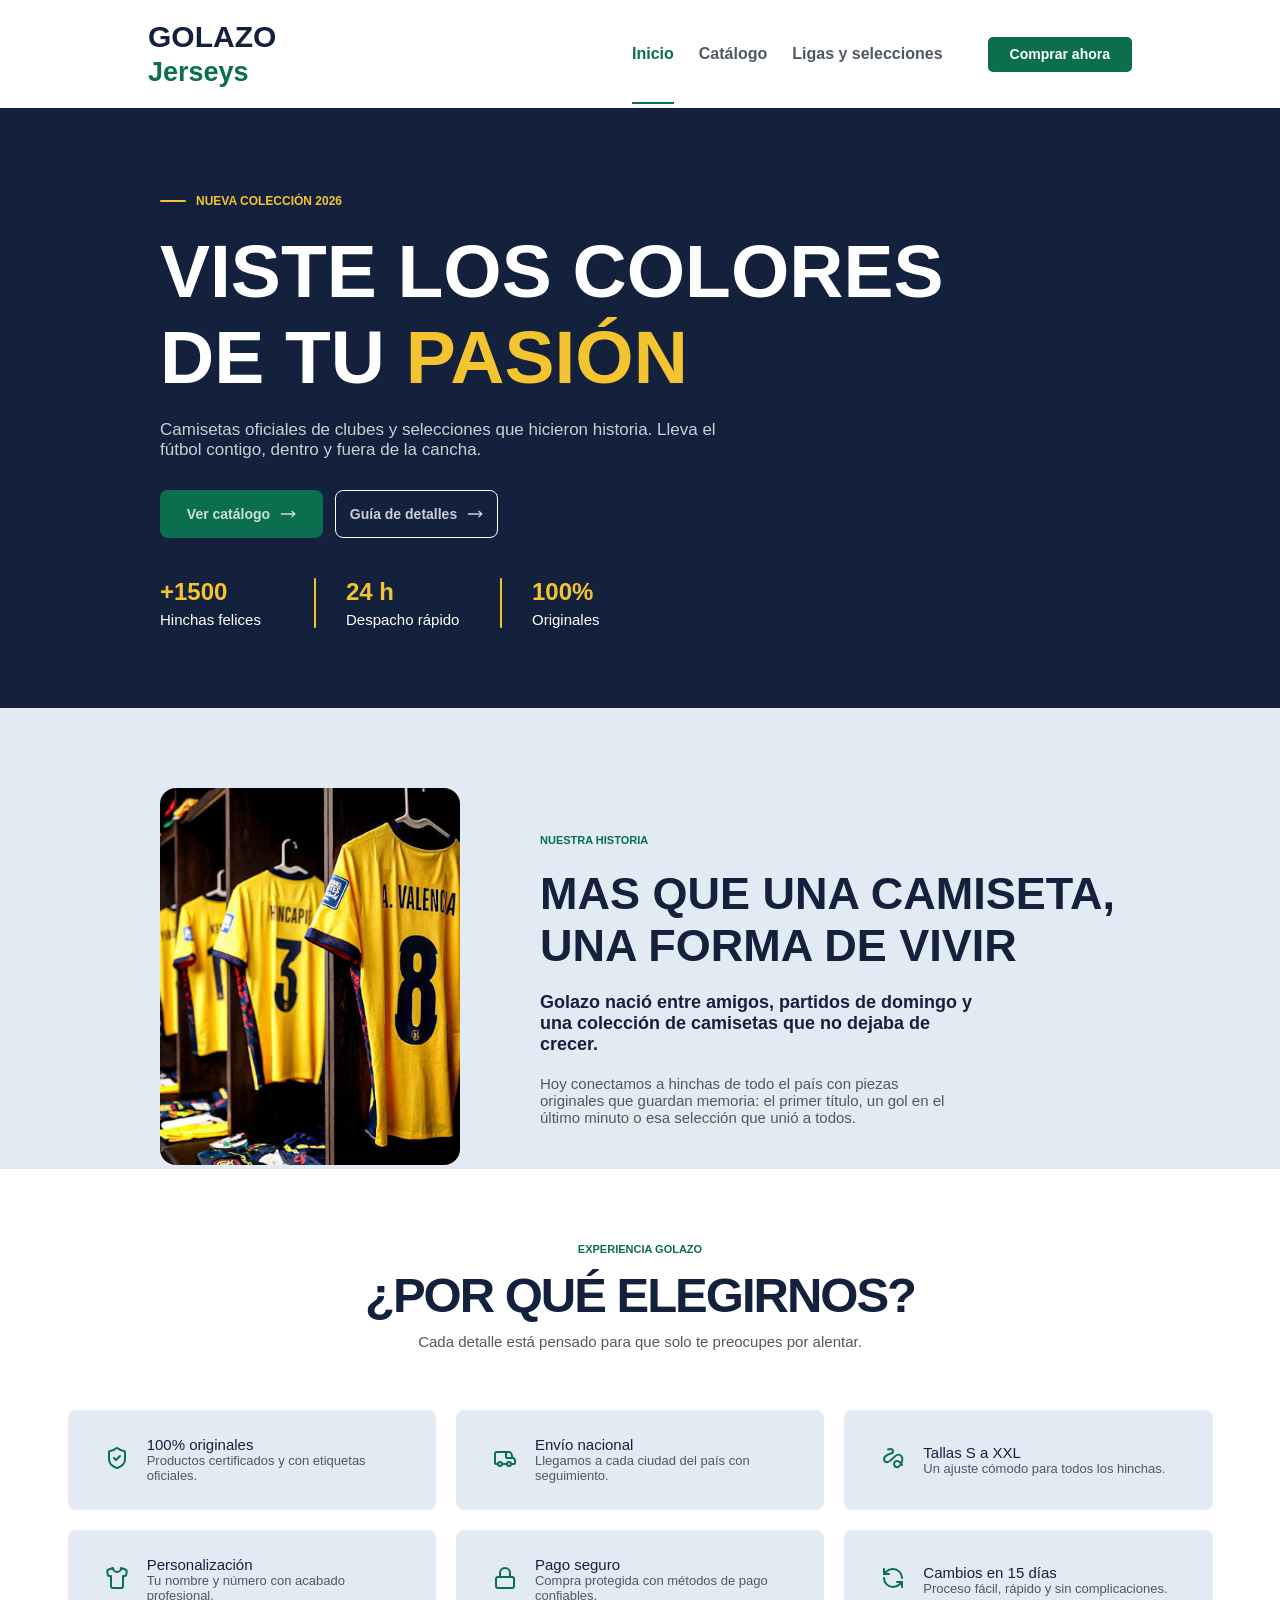
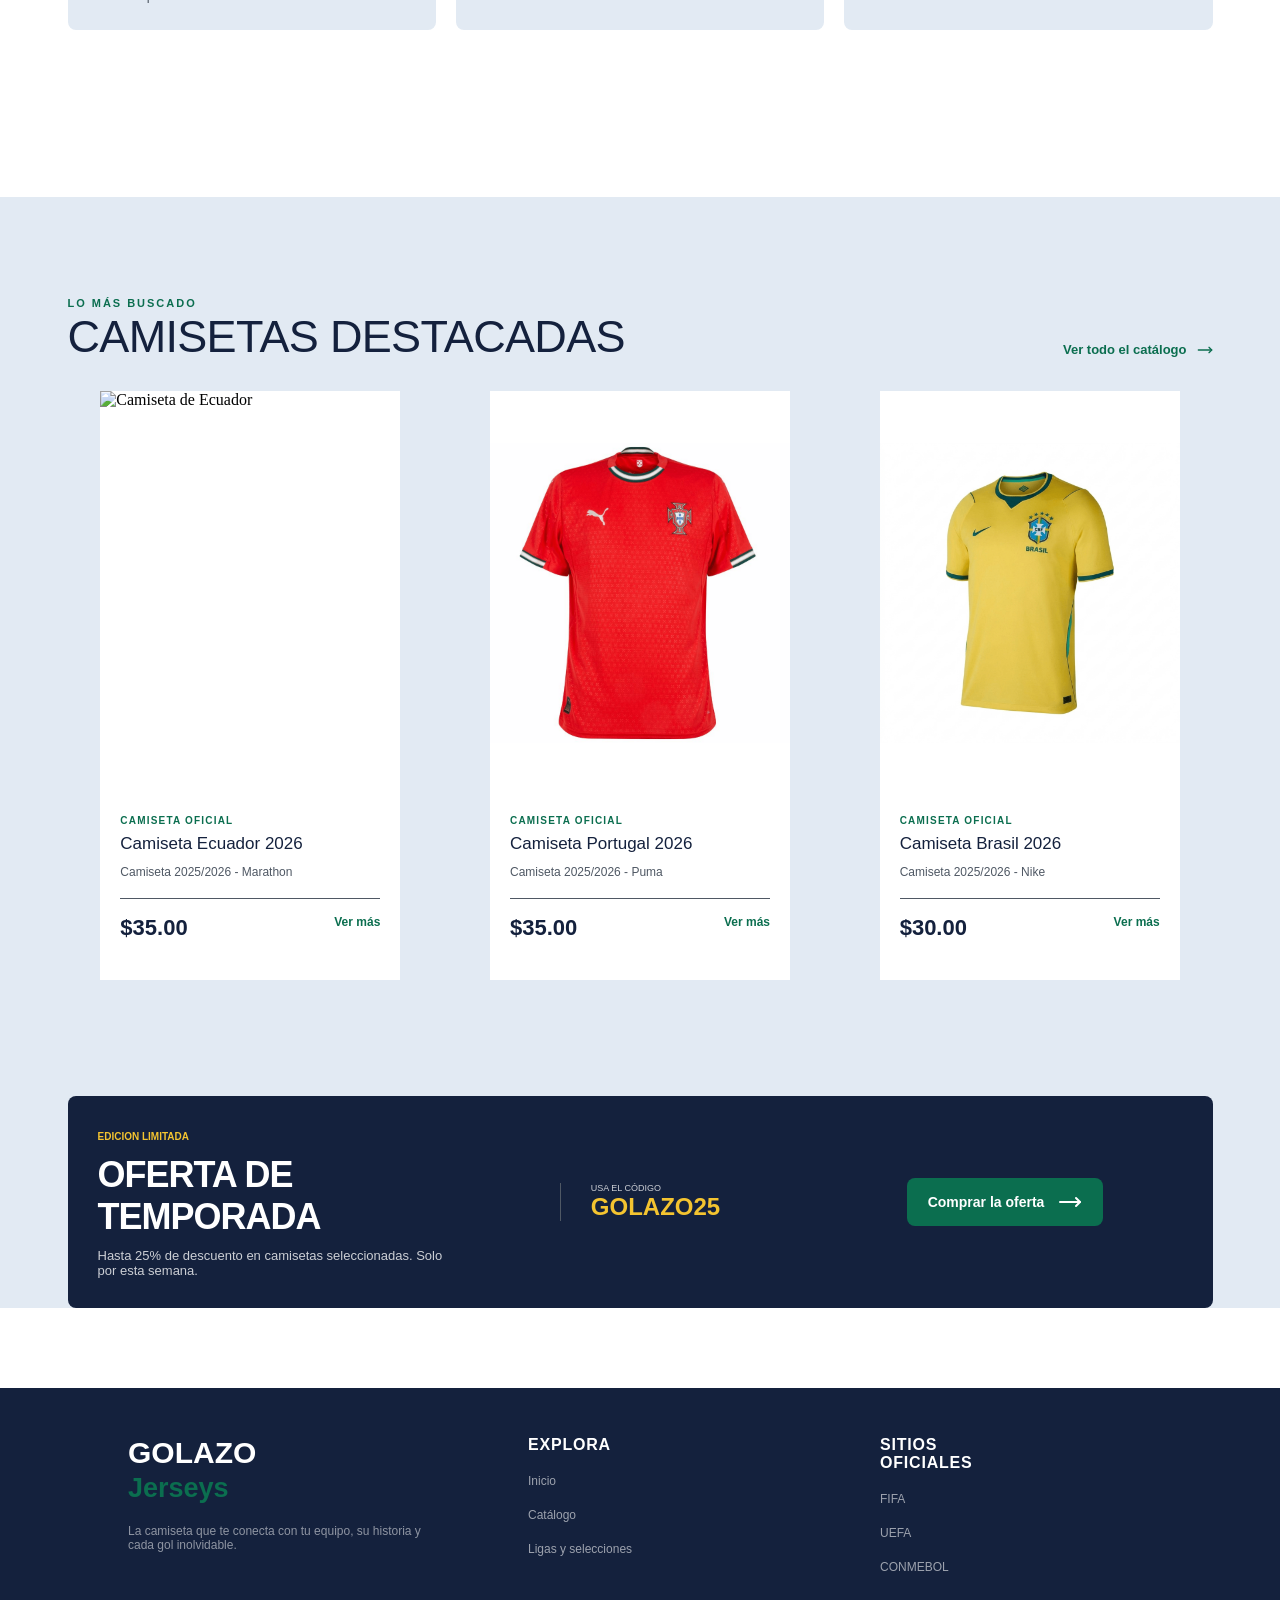
==== index.html @ 4d7b850e "Add files via upload" ====
<!DOCTYPE html>
<html lang="es">
<head>
    <meta charset="UTF-8">
    <meta name="viewport" content="width=device-width, initial-scale=1.0">
    <title>GOLAZO Jerseys</title>
    <link rel="preconnect" href="https://fonts.googleapis.com">
    <link rel="preconnect" href="https://fonts.gstatic.com" crossorigin>
    <link rel="stylesheet" href="css/styles.css">
</head>
<body>
    <header class="cabecera">
        <div class="contenedor">
            <a href="index.html">
                <div class="logo">
                    <h1>GOLAZO<br><span>Jerseys</span></h1>
                </div>
            </a>

            <nav class="navegacion">
                <ul>
                    <li><a href="index.html" id="inicio" class="active"> Inicio</a></li>
                    <li><a href="catalogo.html" id="catalogo">Catálogo</a></li>
                    <li><a href="tercerPagina.html" id="liga">Ligas y selecciones</a></li>
                </ul>
                <a href="catalogo.html" id="comprar">Comprar ahora</a>
            </nav>
        </div>
    </header>

    <main>
        <section class= "hero">
            <div class="heroContenedor">
                <span id="nueva-coleccion">NUEVA COLECCIÓN 2026</span>
                <h2>VISTE LOS COLORES <br> DE TU <span style="color: var(--colorAmarillo);">PASIÓN</span></h2>
                <p>Camisetas oficiales de clubes y selecciones que hicieron historia. Lleva el <br> fútbol contigo, dentro y fuera de la cancha.</p>

                <div class="heroNavegacion">
                    <a href="catalogo.html" class="catalogo">Ver catálogo<svg xmlns="http://www.w3.org/2000/svg" width="16" height="16" viewBox="0 0 24 24" fill="none" stroke="currentColor" stroke-width="2" stroke-linecap="round" stroke-linejoin="round" class="lucide lucide-move-right preview-icon"><path d="M18 8L22 12L18 16"/><path d="M2 12H22"/></svg></a>
                    <a href="tercerPagina.html" class="guia">Guía de detalles<svg xmlns="http://www.w3.org/2000/svg" width="16" height="16" viewBox="0 0 24 24" fill="none" stroke="currentColor" stroke-width="2" stroke-linecap="round" stroke-linejoin="round" class="lucide lucide-move-right preview-icon"><path d="M18 8L22 12L18 16"/><path d="M2 12H22"/></svg></a> 
                </div>

                <div class= "heroDatos">
                    <div>
                        <strong>+1500</strong>
                        <p>Hinchas felices</p>
                    </div>
                    <span></span>
                    <div>
                        <strong>24 h</strong>
                        <p>Despacho rápido</p>
                    </div>
                    <span></span>
                    <div>
                        <strong>100%</strong>
                        <p>Originales</p>
                    </div>
                </div>
            </div>
        </section>

        <div class="historia">
            <div class="hstContenedor">
                <div class="hstImg">
                    <img src="img/hst.jpg" alt="camisetas de futbol">
                </div>

                <section class="hstTitulo">
                    <div class="hstSeccion">
                        <span>NUESTRA HISTORIA</span>
                        <h2>MAS QUE UNA CAMISETA, UNA FORMA DE VIVIR</h2>
                    </div>
                    
                    <p class="lead">Golazo nació entre amigos, partidos de domingo y <br> una colección de camisetas que no dejaba de <br> crecer.</p>
                    <p>Hoy conectamos a hinchas de todo el país con piezas <br> originales que guardan memoria: el primer título, un gol en el <br> último minuto o esa selección que unió a todos.</p>
                </section>
            </div>
        </div>

        <section class="beneficios">
            <div class="bnfContenedor">
                <div class="bnfTitulo">
                    <span>EXPERIENCIA GOLAZO</span>
                    <h2>¿POR QUÉ ELEGIRNOS?</h2>
                    <p>Cada detalle está pensado para que solo te preocupes por alentar.</p>
                </div>

                <div class="bnfGrid">
                    <article>    
                        <span><svg xmlns="http://www.w3.org/2000/svg" width="24" height="24" viewBox="0 0 24 24" fill="none" stroke="currentColor" stroke-width="2" stroke-linecap="round" stroke-linejoin="round" class="lucide lucide-shield-check preview-icon"><path d="M20 13c0 5-3.5 7.5-7.66 8.95a1 1 0 0 1-.67-.01C7.5 20.5 4 18 4 13V6a1 1 0 0 1 1-1c2 0 4.5-1.2 6.24-2.72a1.17 1.17 0 0 1 1.52 0C14.51 3.81 17 5 19 5a1 1 0 0 1 1 1z"/><path d="m9 12 2 2 4-4"/></svg></span>
                        <div>
                            <h3>100% originales</h3>
                            <p>Productos certificados y con etiquetas oficiales.</p>
                        </div>
                    </article>

                    <article>
                        <span><svg xmlns="http://www.w3.org/2000/svg" width="24" height="24" viewBox="0 0 24 24" fill="none" stroke="currentColor" stroke-width="2" stroke-linecap="round" stroke-linejoin="round" class="lucide lucide-van preview-icon"><path d="M13 6v5a1 1 0 0 0 1 1h6.102a1 1 0 0 1 .712.298l.898.91a1 1 0 0 1 .288.702V17a1 1 0 0 1-1 1h-3"/><path d="M5 18H3a1 1 0 0 1-1-1V8a2 2 0 0 1 2-2h12c1.1 0 2.1.8 2.4 1.8l1.176 4.2"/><path d="M9 18h5"/><circle cx="16" cy="18" r="2"/><circle cx="7" cy="18" r="2"/></svg></span>
                        <div>
                            <h3>Envío nacional</h3>
                            <p>Llegamos a cada ciudad del país con seguimiento.</p>
                        </div>
                    </article>

                    <article>
                        <span><svg xmlns="http://www.w3.org/2000/svg" width="24" height="24" viewBox="0 0 24 24" fill="none" stroke="currentColor" stroke-width="2" stroke-linecap="round" stroke-linejoin="round" class="lucide lucide-line-squiggle preview-icon"><path d="M7 3.5c5-2 7 2.5 3 4C1.5 10 2 15 5 16c5 2 9-10 14-7s.5 13.5-4 12c-5-2.5.5-11 6-2"/></svg></span>
                        <div>
                            <h3>Tallas S a XXL</h3>
                            <p>Un ajuste cómodo para todos los hinchas.</p>
                        </div>
                    </article>

                    <article>
                        <span><svg xmlns="http://www.w3.org/2000/svg" width="24" height="24" viewBox="0 0 24 24" fill="none" stroke="currentColor" stroke-width="2" stroke-linecap="round" stroke-linejoin="round" class="lucide lucide-shirt preview-icon"><path d="M20.38 3.46 16 2a4 4 0 0 1-8 0L3.62 3.46a2 2 0 0 0-1.34 2.23l.58 3.47a1 1 0 0 0 .99.84H6v10c0 1.1.9 2 2 2h8a2 2 0 0 0 2-2V10h2.15a1 1 0 0 0 .99-.84l.58-3.47a2 2 0 0 0-1.34-2.23z"/></svg></span>
                        <div>
                            <h3>Personalización</h3>
                            <p>Tu nombre y número con acabado profesional.</p>
                        </div>
                    </article>

                    <article>
                        <span><svg xmlns="http://www.w3.org/2000/svg" width="24" height="24" viewBox="0 0 24 24" fill="none" stroke="currentColor" stroke-width="2" stroke-linecap="round" stroke-linejoin="round" class="lucide lucide-lock preview-icon"><rect width="18" height="11" x="3" y="11" rx="2" ry="2"/><path d="M7 11V7a5 5 0 0 1 10 0v4"/></svg></span>
                        <div>
                            <h3>Pago seguro</h3>
                            <p>Compra protegida con métodos de pago confiables.</p>
                        </div>
                    </article>

                    <article>
                        <span><svg xmlns="http://www.w3.org/2000/svg" width="24" height="24" viewBox="0 0 24 24" fill="none" stroke="currentColor" stroke-width="2" stroke-linecap="round" stroke-linejoin="round" class="lucide lucide-refresh-ccw preview-icon"><path d="M21 12a9 9 0 0 0-9-9 9.75 9.75 0 0 0-6.74 2.74L3 8"/><path d="M3 3v5h5"/><path d="M3 12a9 9 0 0 0 9 9 9.75 9.75 0 0 0 6.74-2.74L21 16"/><path d="M16 16h5v5"/></svg></span>
                        <div>
                            <h3>Cambios en 15 días</h3>
                            <p>Proceso fácil, rápido y sin complicaciones.</p>
                        </div>
                    </article>
                </div>
            </div>

        </section>

        <section class="destacadas">
            <div class="destacadasGrid">
                <div class="destacadasTitulo">
                    <div>
                        <span>LO MÁS BUSCADO</span>
                        <h2>CAMISETAS DESTACADAS</h2>
                    </div>
                    <a href="catalogo.html">Ver todo el catálogo<svg xmlns="http://www.w3.org/2000/svg" width="16" height="16" viewBox="0 0 24 24" fill="none" stroke="currentColor" stroke-width="2" stroke-linecap="round" stroke-linejoin="round" class="lucide lucide-move-right preview-icon"><path d="M18 8L22 12L18 16"/><path d="M2 12H22"/></svg></a>
                </div>

                <div class="destacadasProductosGrid">
                    <article class="productoTarjeta">
                        <div class="contenedorImagen">
                            <img src="img/Camiseta_EC.png" alt="Camiseta de Ecuador">
                        </div>
                        <div class="productoTarjetaTexto">
                            <p>CAMISETA OFICIAL</p>
                            <h3>Camiseta Ecuador 2026</h3>
                            <span>Camiseta 2025/2026 - Marathon</span>
                            <div>
                                <strong>$35.00</strong>
                                <a href="tercerPagina.html">Ver más</a>
                            </div>
                        </div>
                    </article>

                    <article class="productoTarjeta">
                        <div class="contenedorImagen">
                            <img src="img/camiseta_POR.png" alt="">
                        </div>
                        <div class="productoTarjetaTexto">
                            <p>CAMISETA OFICIAL</p>
                            <h3>Camiseta Portugal 2026</h3>
                            <span>Camiseta 2025/2026 - Puma</span>
                            <div>
                                <strong>$35.00</strong>
                                <a href="tercerPagina.html">Ver más</a>
                            </div>
                        </div>
                    </article>
                    
                    <article class="productoTarjeta">
                        <div class="contenedorImagen">
                            <img src="img/camiseta_BRA.png" alt="">
                        </div>
                        <div class="productoTarjetaTexto">
                            <p>CAMISETA OFICIAL</p>
                            <h3>Camiseta Brasil 2026</h3>
                            <span>Camiseta 2025/2026 - Nike</span>
                            <div>
                                <strong>$30.00</strong>
                                <a href="tercerPagina.html">Ver más</a>
                            </div>
                        </div>
                    </article>
                </div>
            </div>
        </section>

        <aside class="ofertas">
            <div class="ofertasContenedor">
                <div class="ofContenedor">
                    <span>EDICION LIMITADA</span>
                    <h2>OFERTA DE TEMPORADA</h2>
                    <p>Hasta 25% de descuento en camisetas seleccionadas. Solo por esta semana.</p>
                </div>

                <div class="codigo">
                    <small>USA EL CÓDIGO</small>
                    <strong>GOLAZO25</strong>
                </div>
    
                <a href="catalogo.html">Comprar la oferta<svg xmlns="http://www.w3.org/2000/svg" width="24" height="24" viewBox="0 0 24 24" fill="none" stroke="currentColor" stroke-width="2" stroke-linecap="round" stroke-linejoin="round" class="lucide lucide-move-right preview-icon"><path d="M18 8L22 12L18 16"/><path d="M2 12H22"/></svg></a>
            </div>
        </aside>
    </main>

    <footer>
        <div class="footerContenedor">
            <div>
                <div class="logo">
                    <h1 style="color: var(--colorBlanco) ">GOLAZO<br><span>Jerseys</span></h1>
                </div>
                <p>La camiseta que te conecta con tu equipo, su historia y cada gol inolvidable.</p>
            </div>

            <div>
                <h2>EXPLORA</h2>
                <a href="index.html">Inicio</a>
                <a href="catalogo.html">Catálogo</a>
                <a href="tercerPagina.html">Ligas y selecciones</a>
            </div>

            <div>
                <h3>SITIOS OFICIALES</h3>
                <a href="https://www.fifa.com/es/home">FIFA</a>
                <a href="https://es.uefa.com/">UEFA</a>
                <a href="https://www.conmebol.com/">CONMEBOL</a>
            </div>
        </div>
    </footer>
</body>
</html>
---- css/styles.css ----
:root{
    --colorAzul: #14213D;
    --colorBlanco: #FFFFFF;
    --colorFondo: #e2eaf3;
    --colorVerde: #0B6E4F;
    --colorAmarillo: #F4C430;
    --colorGris: #4F5864;
    --fuentePrincipal:'Inter', sans-serif;
    --fuenteTitulos: 'Oswald', sans-serif;
}

*, *::before, *::after{
    box-sizing: border-box;
    margin: 0;
    padding: 0;
}

main{
    background-color: var(--colorFondo);
}

.cabecera{
    background-color: var(--colorBlanco);
    display: flex;
    justify-content: center;
}

.contenedor{
    display: flex;
    align-items: center;
    width: 1024px;
    height: auto;
    padding: 20px 20px;
    justify-content: space-between;
}

.contenedor a{
    text-decoration: none;
    color: var(--colorAzul);
}

.logo{
    margin-top: 0;
    width: 128px;
    height: auto;
    gap: 10px;
    font-family: var(--fuenteTitulos);
    font-size: 15px;
}

.logo > h1 > span{
    width: auto;
}

.logo span{
    color: var(--colorVerde);
    font-size: 27px;
}

.navegacion{
    width: 500px;
    display: flex;
    align-items: center;
    gap: 25px;
}

.navegacion ul{
    display: flex;
    gap: 25px;
    width: 100%;
    height: auto;
    list-style: none;
}

.navegacion a{
    text-decoration: none;
    font-family: var(--fuentePrincipal);
    color: var(--colorGris);
    font-weight: 600;
}

.navegacion a:hover{
    color: var(--colorVerde);
    border-bottom: 2px solid var(--colorVerde);
    padding-bottom: 40px;
}

.navegacion a.active{
    color: var(--colorVerde);
    border-bottom: 2px solid var(--colorVerde);
    padding-bottom: 40px;
}

#comprar{
    width: 200px;
    height: 35px;
    padding: 0 18px;
    color: var(--colorBlanco);
    background-color: var(--colorVerde);
    border-radius: 5px;
    font-family: var(--fuentePrincipal);
    font-size: 14px;
    font-weight: 700;
    cursor: pointer;
    display: flex;
    align-items: center;
    justify-content: center;
    transition: transform 0.3 ease;
}

#comprar:hover{
    color: var(--colorAzul);
    background-color: var(--colorAmarillo);
    transform: translateY(-3px);
}


/*HOME PAGE  */
/* SECCION HERO */

.hero{
    background-color: var(--colorAzul);
    width: 100%;
    height: auto;
    display: flex;
    justify-content: center;
}

.heroContenedor{
    width: 960px;
    height: auto;
    margin: 80px 86px;
}

#nueva-coleccion{
    width: 100%;
    height: auto;
    display: inline-flex;
    align-items: center;
    gap: 10px;
    font-family: var(--fuentePrincipal);
    font-weight: 700;
    font-size: 12px;
    color: var(--colorAmarillo);
}

#nueva-coleccion::before{
    content: "";
    display: inline-block;
    width: 26px;
    height: 2px;
    background-color: var(--colorAmarillo);
    border-radius: 2px;
}

.heroContenedor h2{
    font-family: var(--fuenteTitulos);
    font-size: 75px;
    font-weight: 700;
    color: var(--colorBlanco);
    margin-top: 20px;
}
 
.heroContenedor p{
    font-family: var(--fuentePrincipal);
    font-size: 17px;
    font-weight: 400;
    color: color-mix(in srgb, var(--colorBlanco) 78%, transparent);
    margin-top: 20px;
}

.heroNavegacion{
    display: flex;
    align-items: center;
    width: 100%;
    height: auto;
    gap: 12px;
    margin-top: 30px;
}

.heroNavegacion > a.catalogo{
    display: inline-flex;
    justify-content: center;
    align-items: center; 
    width: 163px;
    height: 48px;
    font-family: var(--fuentePrincipal);
    font-size: 14px;
    font-weight: 700;
    text-align: center;
    color: color-mix(in srgb, var(--colorBlanco) 78%, transparent);
    background-color: var(--colorVerde);
    border-radius: 8px;
    text-decoration: none;
    gap: 10px;
    transition: transform 0.3 ease;
}

.heroNavegacion > a.guia{
    display: inline-flex;
    justify-content: center;
    align-items: center; 
    width: 163px;
    height: 48px;
    font-family: var(--fuentePrincipal);
    font-size: 14px;
    font-weight: 700;
    text-align: center;
    color: color-mix(in srgb, var(--colorBlanco) 78%, transparent);
    background-color: transparent;
    border: 1px solid white;
    border-radius: 8px;
    text-decoration: none;
    gap: 10px;
}

.heroNavegacion > a:hover{
    color: var(--colorAzul);
    background-color: var(--colorAmarillo);
    transform: translateY(-3px);
    border: 0;
}

.heroDatos{
    display:flex;
    width: 100%;
    height: auto;
    gap: 30px;
    margin-top: 40px;
}

.heroDatos  div{
    display:flex;
    flex-direction: column;   
    width: 124px;
    height: auto;
}

.heroDatos div strong{
    color: var(--colorAmarillo);
    font-family: var(--fuenteTitulos);
    font-size: 24px;
    font-weight: 700;
}

.heroDatos div p{
    font-family: var(--fuentePrincipal);
    font-size: 15px;
    font-weight: 400;
    color: var(--colorBlanco);
    margin-top: 5px;
}

.heroDatos span{
    content: "";
    display: flex;
    width: 2px;
    height: auto;
    background-color: var(--colorAmarillo);
    border-radius: 2px;
}

/* SECCION HISTORIA */
.historia{
    width: 100%;
    height: auto;
    display: flex;
    justify-content: center;
}

.hstContenedor{
    display: flex;
    align-items: center;
    gap: 80px;
    width: 960px;
    height: auto;
    margin-top: 80px;
}

.hstImg img{
    width: 300px;
    height: auto;
    border-radius: 16px;
}

.hstTitulo,
.hstSeccion{
    width: 100%;
    height: auto;
}

.hstSeccion span{
    width: 440px;
    height: auto;
    font-family: var(--fuentePrincipal);
    font-size: 11px;
    font-weight: 800;
    color: var(--colorVerde);
    margin-bottom: 40px;
}

.hstSeccion h2{
    font-family: var(--fuenteTitulos);
    font-size: 45px;
    width: 100%;
    font-weight: 700;
    color: var(--colorAzul);
    margin-top: 20px;
}

.hstTitulo > p.lead{
    font-family: var(--fuentePrincipal);
    font-size: 18px;
    font-weight: 600;
    color: var(--colorAzul);
    margin-top: 20px;
}

.hstTitulo > p{
    font-family: var(--fuentePrincipal);
    font-size: 15px;
    font-weight: 400;
    color: var(--colorGris);
    margin-top: 20px;
}

/* SECTION BENEFICIOS */
.beneficios{
    width: 100%;
    height: 628px;
    display: inline-flex;
    align-content: center;
    background-color: var(--colorBlanco);
}

.bnfContenedor{ 
    width: 100%;
    height: auto;
    margin-top: 70px;
    display: inline-flex;
    gap: 60px;
    flex-direction: column;
    align-items: center;
}

.bnfTitulo{
    width: 100%;
    height: auto;
    text-align: center;
}

.bnfTitulo span{
    font-family: var(--fuentePrincipal);
    font-size: 11px;
    font-weight: 800;
    color: var(--colorVerde);
}

.bnfTitulo h2{
    font-family: var(--fuenteTitulos);
    font-size: 49px;
    font-weight: 700;
    color: var(--colorAzul);
    margin-top: 10px;
    letter-spacing: -2px;
}

.bnfTitulo p{
    font-family: var(--fuentePrincipal);
    font-size: 15px;
    font-weight: 400;
    margin-top: 10px;
    color: var(--colorGris);
    width: 100%;
    height: auto;
}

.bnfGrid{
    width: 1145px;
    height: auto;
    display: grid;
    grid-template-columns: repeat(3, 1fr);
    align-items: center;
    justify-content: center;
    row-gap: 20px;
    column-gap: 20px;
}

.bnfGrid article{
    display: flex;
    width: 100%;
    height: 100px;
    gap: 18px;
    background-color: var(--colorBlanco);
    border-radius: 8px;
    align-items: center;
    justify-content: center;
    background-color: var(--colorFondo);
}

.bnfGrid article > span{
    color: var(--colorVerde);       
}

.bnfGrid article > div > h3{
    font-family: var(--fuentePrincipal);
    color: var(--colorAzul);
    font-size: 15px;
    font-weight: 400;
}

.bnfGrid article > div > p{
    font-family: var(--fuentePrincipal);
    width: 252px;
    color: var(--colorGris);
    font-size: 13px;
    font-weight: 400;
}

/* SECCION DESTACADAS */
.destacadas{
    width: 100%;
    height: auto;
    padding: 96px 0;
    display: flex;
    justify-content: center;
}

.destacadasGrid{
    width: 1145px;
    height: 707px;
    display: flex;
    flex-direction: column;
    gap: 20px;
}

.destacadasTitulo{
    width: 100%;
    height: auto;
    display: flex;
    justify-content: space-between;
    align-items: end;
}

.destacadasTitulo div{
    width: 600px;
    height: 78px;
}

.destacadasTitulo div > span{
    width: 100%;
    height: 17px;
    margin-bottom: 12px;
    font-family: var(--fuentePrincipal);
    font-weight: 800;
    font-size: 11px;
    letter-spacing: 1.98px;
    color: var(--colorVerde);
}

.destacadasTitulo div > h2{
    width: 100%;
    height: auto;
    font-family: var(--fuenteTitulos);
    font-weight: 400;
    font-size: 45px;
    letter-spacing: -0.68px;
    color: var(--colorAzul);
}

.destacadasTitulo a{
    width: auto;
    height: 29px;
    font-family: var(--fuentePrincipal);
    font-weight: 700;
    font-size: 13px;
    color: var(--colorVerde);
    text-decoration: none;
    display: inline-flex;
    gap: 10px
}

.destacadasTitulo a:hover{
    color: var(--colorAmarillo);
    transform: scale(1.1);
}

.destacadasProductosGrid{
    width: 100%;
    height: auto;
    display: grid;
    grid-template-columns: repeat(3, 1fr);
    place-items: center;
    column-gap: 24px;
    row-gap: 24px;
}

.productoTarjeta{
    width: 300px;
    height: 589px;
    background-color: var(--colorBlanco);
    transition: transform 0.2s ease;
}

.productoTarjeta:hover{
    transform: scale(1.05);
}

.contenedorImagen{
    margin-top: 0;
    width: 100%;
    height: 404px;
    display: flex;
    justify-content: center;
    align-items: center;
}

.contenedorImagen > img{
    width: 100%;
    height: 100%;
    object-fit: contain;
    object-position: center;
}

.productoTarjetaTexto{
    width: 100%;
    height: 183px;
    padding: 20px;
    background-color: var(--colorBlanco);
}

.productoTarjetaTexto > p{
    width: 100%;
    height: auto;
    font-family: var(--fuentePrincipal);
    font-weight: 800;
    font-size: 10px;
    letter-spacing: 1.2px;
    color: var(--colorVerde);
}

.productoTarjetaTexto > h2{
    width: 100%;
    height: auto;
    margin: 8px 0;
    font-family: var(--fuentePrincipal);
    font-weight: 400;
    font-size: 17px;
    color: var(--colorAzul);
}

.productoTarjetaTexto > h3{
    width: 100%;
    height: auto;
    margin: 8px 0;
    font-family: var(--fuentePrincipal);
    font-weight: 400;
    font-size: 17px;
    color: var(--colorAzul);
}

.productoTarjetaTexto > span{
    width: 100%;
    height: auto;
    font-family: var(--fuentePrincipal);
    font-weight: 400;
    font-size: 12px;
    color: var(--colorGris);
}

.productoTarjetaTexto > div{
    width: 100%;
    height: auto;
    display: flex;
    justify-content: space-between;
    padding: 16px 0;
    margin-top: 18px;
    border-top: 1px solid var(--colorGris);
}

.productoTarjetaTexto > div > strong{
    width: auto;
    height: auto;
    font-family: var(--fuentePrincipal);
    font-weight: 700;
    font-size: 22px;
    color: var(--colorAzul);
}

.productoTarjetaTexto > div > a{
    width: auto;
    height: auto;
    font-family: var(--fuentePrincipal);
    font-weight: 800;
    font-size: 12px;
    color: var(--colorVerde);
    text-decoration: none;
}

.productoTarjetaTexto > div > a:hover{
    color: var(--colorAmarillo);
}
/* OFERTAS */
.ofertas{
    height: auto;
    display: flex;
    justify-content: center;
    margin-bottom: 80px;
    
}

.ofertasContenedor{
    background-color: var(--colorAzul);
    border-radius: 8px;
    width: 1145px;
    height: auto;
    display: grid;
    grid-template-columns: repeat(3,1fr);
    column-gap: 10px;
    row-gap: 10px;
    place-items: center;
    padding: 30px;
}

.ofContenedor span{
    font-family: var(--fuentePrincipal);
    color: var(--colorAmarillo);
    font-size: 10px;
    font-weight: 800;
}

.ofContenedor h2{
    font-family: var(--fuenteTitulos);
    color: var(--colorBlanco);
    font-size: 36px;
    font-weight:600;
    letter-spacing: -1px;
    margin-top: 10px;
}

.ofContenedor p{
    font-family: var(--fuentePrincipal);
    font-size: 13px;
    font-weight: 400;
    color: color-mix(in srgb, var(--colorBlanco)78%, transparent);
    margin-top: 10px;
}

.ofertasContenedor small{
    font-family: var(--fuentePrincipal);
    color: color-mix(in srgb, var(--colorBlanco)78%, transparent);
    font-size: 9px;
    font-weight: 400;
}

.ofertasContenedor strong{
    display: flex;
    flex-direction: column;
    align-items: center;
    font-family: var(--fuenteTitulos);
    color: var(--colorAmarillo);
    font-size: 24px;
    font-weight: 700;
}

.codigo{
    display: flex;
    flex-direction: column;
    border-left: 1px solid var(--colorGris);
    padding-left: 30px;
}

.ofertasContenedor a{
    font-family: var(--fuentePrincipal);
    background-color: var(--colorVerde);
    color: var(--colorBlanco);
    font-size: 14px;
    font-weight: 700;
    width: 196px;
    height: 48px;
    text-decoration: none;
    display: inline-flex;
    gap: 14px;
    justify-content: center;
    align-items: center; 
    border-radius: 8px;
}

.ofertasContenedor a:hover{
    color: var(--colorAzul);
    background-color: var(--colorAmarillo);
    transform: translateY(-3px);
}
/* FOOTER */
footer{
    width: 100%;
    height: auto;
    display: flex;
    justify-content: center;
    align-items: center;
    background-color: var(--colorAzul);
}

.footerContenedor{
    width: 1024px;
    height: auto;
    display: grid;
    grid-template-columns: repeat(3, 1fr);
    column-gap: 80px;
    row-gap: 80px;
    padding: 48px 0;
}

.footerContenedor div{
    display: flex;
    flex-direction: column;
    gap: 20px;
}

.footerContenedor p{
    width: 320px;
    height: auto;
    font-family: var(--fuentePrincipal);
    font-weight: 400;
    font-size: 12px;
    color: color-mix(in srgb, var(--colorBlanco) 52%, transparent);
}

.footerContenedor h2{
    width: 63px;
    height: auto;
    font-family: var(--fuenteTitulos);
    font-weight: 600;
    font-size: 16px;
    letter-spacing: 0.8px;
    color: var(--colorBlanco);
}

.footerContenedor h2{
    width: 63px;
    height: auto;
    font-family: var(--fuenteTitulos);
    font-weight: 600;
    font-size: 16px;
    letter-spacing: 0.8px;
    color: var(--colorBlanco);
}

.footerContenedor h3{
    width: 63px;
    height: auto;
    font-family: var(--fuenteTitulos);
    font-weight: 600;
    font-size: 16px;
    letter-spacing: 0.8px;
    color: var(--colorBlanco);
}

.footerContenedor a{
    width: auto;
    height: auto;
    font-family: var(--fuentePrincipal);
    font-weight: 400;
    font-size: 12px;
    color: color-mix(in srgb, var(--colorBlanco) 58%, transparent);
    text-decoration: none;
}

/* LIGAS Y SELECCIONES */
/* Hero */
.lsHero{
    width: 100%;
    height: 323px;
    padding: 80px 0;
    display: flex;
    justify-content: center;
    background-color: var(--colorAzul);
}

.lsHeroContenedor{
    width: 1024px;
    height: auto;
}

.lsHeroContenedor > span{
    width: 100%;
    height: 17px;
    font-size: 11px;
    letter-spacing: 1.98px;
    font-family: var(--fuentePrincipal); 
    font-weight: 800; 
    color: var(--colorAmarillo);
    display: flex;
    justify-content: center;
}

.lsHeroContenedor > h1{
    width: 100%;
    height: 68px;
    font-size: 68px;
    font-family: var(--fuenteTitulos);
    font-weight: 400;
    color: var(--colorBlanco);
    display: flex;
    justify-content: center;
}

.lsHeroContenedor > p{
    width: 100%;
    height: auto;
    margin-top: 18px;
    font-size: 16px;
    font-family: var(--fuentePrincipal);
    font-weight: 400;
    color: color-mix(in srgb, var(--colorBlanco) 58%, transparent);
    display: flex;
    justify-content: center;
    text-align: center;
}

.lsIntro{
    width: 100%;
    height: auto;
    display: flex;
    justify-content: center;
    align-items: center;
    margin-top: 30px;   
}

.lsContenedor{
    width: 1024px;
    height: auto;

}
.lsTitulo{
    width: 100%;
    height: auto;
    display: flex;
    flex-direction: column;
    align-items: center;
}
.lsComparacion{
    width: 100%;
    height: auto;
    display: flex;
    justify-content: center;
    gap: 5px;
    padding-top: 30px;
}

.lsComparacion > div{
    display: grid; 
    place-items: center;
    margin-top: 130px;
}

.lsTarjeta{
    width: 350px;
    height: 300px;
    background-color: var(--colorBlanco);
    padding: 30px;
    border-radius: 8px;
    display: flex;
    flex-direction: column;
    justify-content: center;
}

.lsTarjeta > p{
    padding-top: 10px;
    padding-bottom: 10px;
    border-bottom: 1px solid color-mix(in srgb, var(--colorBlanco) 78%, transparent);
}

.lsAutenticidad{
    width: 100%;
    height: 730px;
    margin: 96px 0;
    background-color: var(--colorBlanco);
    display: grid;
    place-items: center;
}

.lsAutenticidadContenedor{
    width: 1024px;
    height: 538px;
    display: grid;
    grid-template-columns: repeat(2, 1fr);
    place-items: center;
    column-gap: 80px;
    row-gap: 80px;
    margin: 0 47px;
}

.lsAutenticidadInformacion{
    width: 472px;
    height: 538px;
    
}

.lsAutenticidadTitulo{
    width: 100%;
    height: 127px;
}

.lsAutenticidadTitulo > span{
    width: 100%;
    height: 17px;
    font-family: var(--fuentePrincipal);
    font-weight: 800;
    font-size: 11px;
    letter-spacing: 1.98px;
    color: var(--colorVerde)
}


.lsAutenticidadTitulo > h2{
    width: 100%;
    height: 98px;
    font-family: var(--fuenteTitulos);
    font-weight: 400;
    font-size: 45px;
    letter-spacing: -0.68px;
    color: var(--colorAzul)
}

.lsAutenticidadParrafo{
    width: 100%;
    height: auto;
    margin-top: 24px;
    font-family: var(--fuentePrincipal);
    font-weight: 600;
    font-size: 18px;
    color: var(--colorAzul);
}

.lsAutenticidadLista{
    width: 100%;
    height: auto;
    display: flex;
    flex-direction: column;
    gap: 20px;
    margin-top: 34px;
}

.lsAutenticidadLista > div{
    width: 100%;
    height: 45px;
    display: flex;
    gap: 18px;
}

.lsAutenticidadLista > div > span{
    width: 38px;
    height: 38px;
    font-family: var(--fuenteTitulos);
    font-weight: 700;
    font-size: 14px;
    background-color: #E7F2EE;
    color: var(--colorVerde);
    display: grid;
    place-items: center;
    border-radius: 100%;
}

.lsAutenticidadLista > div > div{
    width: 408px;
    height: 45px;
}

.lsAutenticidadLista > div > div > h3{
    width: 100%;
    height: 21px;
    margin-bottom: 5px;
    font-family: var(--fuentePrincipal);
    font-weight: 400;
    font-size: 14px;
    color: var(--colorAzul);
}

.lsAutenticidadLista > div > div > p{
    width: 100%;
    height: 19px;
    font-family: var(--fuentePrincipal);
    font-weight: 400;
    font-size: 12px;
    color: var(--colorGris);
}

.lsTarjetaAutenticidad{
    width: 472px;
    height: 300px;
    padding: 48px;
    background-color: var(--colorVerde);
    display: flex;
    flex-direction: column;
    align-items: center;
    gap: 10px;
    border-radius: 8px;
}

.lsTarjetaAutenticidad > span{
    width: 100%;
    height: auto;
    font-family: var(--fuentePrincipal);
    font-weight: 800;
    font-size: 9px;
    letter-spacing: 1.35px;
    color: var(--colorAmarillo);
    display: inline-flex;
    justify-content: center;
}

.lsTarjetaAutenticidad > h3{
    width: 100%;
    height: auto;
    font-family: var(--fuenteTitulos);
    font-weight: 500;
    font-size: 25px;
    color: var(--colorBlanco);
    display: flex;
    justify-content: center;
    text-align: center;
}

.lsTarjetaAutenticidad > strong{
    width: 100%;
    height: auto;
    font-family: var(--fuenteTitulos);
    font-weight: 700;
    font-size: 48px;
    color: var(--colorAmarillo);
    display: inline-flex;
    justify-content: center;
}

.lsTarjetaAutenticidad > p {
    width: 376px;
    height: auto;
    font-family: var(--fuentePrincipal);
    font-weight: 400;
    font-size: 12px;
    color: var(--colorBlanco);
    display: inline-flex;
    justify-content: center;
    text-align: center;
}

.lsTallas{
    width: 100%;
    height: auto;
    display: flex;
    flex-direction: column;
    justify-content: center;
    align-items: center;
    margin-bottom: 96px;
}

.lsTallasContenedor{
    width: 1137px;
    height: auto;
    margin: 20px;
    align-items: start;
}

.lsTallasTitulo{
    width: 100%;
    height: auto;
    display: flex;
    flex-direction: column;
}

.lsTallasTitulo > p {
    width: 450px;
}

.lsTabla{
    width: 100%;
    height: 347px;
    padding-top: 30px;
    border-collapse: collapse;
    margin-top: 20px;
    margin-bottom: 10px;
}

.lsTabla > tbody{
    background-color: var(--colorBlanco);
    border: 1px solid color-mix(in srgb, var(--colorGris) 20%, transparent);
}
.lsTabla tbody > tr > td{
    text-align: center;
    color: color-mix(in srgb, var(--colorGris)78%, transparent);  
}
.lsTabla > thead > tr > th{
    height: 30px;
}
.lsSeccionCuidado{
    width: 100%;
    height: 600px;
    padding-bottom: 10px;
    background-color: var(--colorBlanco);
    display: grid;
    place-items: center;
}

.lsSeccionCuidadoContedor{
    width: 1024px;
    height: 314px;
}

.lsSeccionCuidadoTitulo{
    width: 100%;
    height: 78px;
}

.lsSeccionCuidadoTitulo > span{
    width: 100%;
    height: auto;
    font-family: var(--fuentePrincipal);
    font-weight: 800;
    font-size: 11px;
    letter-spacing: 1.98px;
    color: var(--colorVerde);
    display: flex;
    justify-content: center;
}

.lsSeccionCuidadoTitulo > h2{
    width: 100%;
    height: auto;
    font-family: var(--fuenteTitulos);
    font-weight: 400;
    font-size: 49px;
    letter-spacing: -0.68px;
    color: var(--colorAzul);
    display: flex;
    justify-content: center;
}

.lsCuidadoGrid{
    width: 100%;
    height: 195px;
    display: grid;
    grid-template-columns: repeat(4, 1fr);
    margin-top: 42px;
    border-radius: 8px;
}

.lsCuidadoGrid > article{
    width: 255px;
    height: 192px;
    padding: 32px;
    border: 1px solid color-mix(in srgb, var(--colorGris) 20%, transparent);
}

.lsCuidadoGrid > article > span{
    font-family: var(--fuenteTitulos);
    font-weight: 700;
    font-size: 31px;
    color: #D8E7E2;   
}

.lsCuidadoGrid > article > h3{
    width: 190px;
    height: 23px;
    margin-top: 14px;
    margin-bottom: 8px;
    font-family: var(--fuentePrincipal);
    font-weight: 600;
    font-size: 15px;
    color: var(--colorAzul);
}

.lsCuidadoGrid > article > p{
    width: 190px;
    height: 38px;
    font-family: var(--fuentePrincipal);
    font-weight: 400;
    font-size: 12px;
    color: var(--colorGris);
}

/* RESPONSIVE */
/* TABLETA */
@media (max-width: 768px){
    .heroContenedor{
        width: 705px;
    }
    .heroContenedor h2{
        font-size: 45px;
    }
    .hstContenedor{
        justify-content: center;
        gap: 40px;
    }
    .hstTitulo{
        width: 329px;
    }
    .hstContenedor{
        margin-top: 50px;
        margin-bottom: 50px;

    }
    .bnfGrid{
        grid-template-columns: repeat(2,1fr);
        width: 702px;
    }
    .destacadasGrid{
        width: 702px;
        gap: 40px;
    }
    .destacadasTitulo div > h2{
        width: 400px;
        font-size: 36px;
    }

    .destacadasTitulo a{
        width: 200px;
    }
    .productoTarjeta{
        width: 218px;
        height: 400px;
    }
    .contenedorImagen{
        height: 300px;
    }
    .destacadas{
        padding-bottom: 0;
    }
    .ofertasContenedor{
        width: 702px;
        height: auto;
        grid-template-columns: repeat(2,1fr);
        row-gap: 20px;
    }
    .ofertasContenedor a{
        width: 100%;
    }

    .footerContenedor{
        width: 702px;
    }
    /* LIGAS Y SELECCIONES */
    .lsHeroContenedor{
        width: 705px;
    }
    .lsTarjeta{
        width: 250px;
        height: auto;
    }
    .lsAutenticidadContenedor{
        width: 100%;
        margin: 0;
        column-gap: 0;
    }
    .lsTarjetaAutenticidad{
        width: 300px;
        height: 400px;
        gap:25px;
    }
    .lsTarjetaAutenticidad > p{
        width: 235px;
    }
    .lsTarjetaAutenticidad > h3{
        font-weight: 700;
    }
    .lsTarjetaAutenticidad > strong{
        text-align: center;
    }
    .lsAutenticidadInformacion{
        width: 320px;
        
    }
    .lsAutenticidadLista > div > span{
        padding: 20px;
        display: flex;
        justify-content: center;
    }
    .lsAutenticidadLista > div > div > p{
        width: 250px;
    }
    .lsAutenticidadTitulo h2 {
        font-size: 31px;
        margin-top: 20px;
    }
    .lsAutenticidadParrafo{
        margin-top: 10px;
    }
    .lsTallasContenedor{
        width: 730px;
    }
    .lsCuidadoGrid{
        grid-template-columns: repeat(2,1fr);
    }
    .lsSeccionCuidado{
        height: 645px;
        padding-bottom: 200px;
    }
    .lsCuidadoGrid{
        border: none;
    }
    .lsCuidadoGrid > article {
        border: none;
        border: 1px solid color-mix(in srgb, var(--colorGris) 20%, transparent);
    }
}
    /* RESPONSIVE MOBILE */
@media (max-width:425px){
    .contenedor{
        flex-direction: column;
    }
    .logo h1 > span{
        display: flex;
        justify-content: center;
        text-align: center;
    }
    .heroContenedor{
        width: 100%;
        padding: 20px 20px;
        margin-top: 10px;
        margin-bottom: 10px;
    }
    .heroContenedor h1{
        font-size: 39px;
    }
    .navegacion ul{
        flex-direction: column;
        justify-content: center;
        align-items: center;
        padding-top: 20px;
        border-top: 1px solid color-mix(in srgb, var(--colorGris) 50%, transparent);
    }
    .navegacion a:hover{
        padding: 0;
    }
    .navegacion a.active{
        padding: 0;
    }
    #comprar{
        display: none;
    }
    .navegacion{
        width: auto;
    }
    .heroNavegacion{
        flex-direction: column;
    }
    .heroNavegacion > a.catalogo{
        width: 100%;
    }
    .heroNavegacion > a.guia{
        width: 100%;
    }
    .hstContenedor{
        flex-direction: column;
        height: 1000px;
    }

    .beneficios{
        height: auto;
    }
    .bnfGrid{
        grid-template-columns: repeat(1,1fr);
        width: 100%;
        place-items: center;
        margin-bottom: 40px;
    }
    .bnfGrid article{
        width: 338px;
        justify-content: center;
        align-items: center;
    }
    .destacadas{
        height: auto;
        padding-top: 50px;
        padding-bottom: 50px;
    }
    .destacadasGrid{
        width: 100%;
        height: auto;
    }
    .destacadasTitulo{
        padding-left: 20px;
        flex-direction: column;
        align-items: start;
        justify-content: center;
    }
    .destacadasTitulo div{
        width: 100%;
    }
    .contenedorTitulo{
        width: 100%;
    }
    .destacadasTitulo div > span{
        font-size: 15px;
    }
    .destacadasTitulo div > h2{
        font-size: 30px;
        padding-top: 10px;
        font-weight: 500;
    }
    .destacadasTitulo a{
        width: auto;
        gap: 15px;
        font-size: 15px;
        padding-bottom: 4px;
        border-bottom: 2px solid #006644;
    }
    .destacadasProductosGrid{
        grid-template-columns: repeat(1,1fr);
    }
    .productoTarjeta{
        height: auto;
    }
    .ofertasContenedor{
        grid-template-columns: repeat(1,1fr);
        width: 400px;
        margin-bottom: 80px;
    }
    .ofContenedor{
        padding-bottom: 30px;
        border-bottom: 1px solid var(--colorGris);
    }
    .ofContenedor p{
        font-size: 15px;
        font-weight: 300;
    }
    .codigo{
        border-left: none;
        padding: 0;
        padding-right: 165px;
    }
    .codigo small{
        font-size: 15px;
    }
    .codigo strong{
        padding-top: 10px;
        font-size: 30px;
    }
    .logo > h1 > span{
        padding-right: 27px;
    }
    .footerContenedor{
        width: 342px;
        height: auto;
        grid-template-columns: repeat(1, 1fr);
        row-gap: 30px;
    }
    .footerContenedor div{
        gap: 10px;
    }

    .lsHeroContenedor{
        width: 331px;
        height: auto;
    }

    .lsHeroContenedor > h1{
        padding-top: 10px;
        height: auto;
        font-size: 38px;
    }

    .lsHeroContenedor > p{
        font-size: 13px;
    }

    .lsContenedor{
        width: 331px;
        height: auto;
    }

    .lsTitulo{
        width: 100%;
        height: auto;
        text-align: center;
    }

    .lsTitulo > h2{
        width: 100%;
        height: auto;
        font-size: 36px;
    }

    .lsComparacion{
        flex-direction: column;
        gap: 2px;
        display: grid;
        place-items: center;
    }

    .lsComparacion > div{
        margin-top: 0;
    }

    .lsAutenticidad{
        height: auto;
    }

    .lsAutenticidadContenedor{
        height: auto;
        display: flex;
        flex-direction: column;
        margin: 90px 0;
    }

    .lsTallasContenedor{
        width: 331px;
    }

    .lsTallasTitulo > p {
        width: 100%;
    }

    .lsTablaTallas{
        width: 100%;
        max-width: 100%;
        overflow-x: auto;
        display: block;
    }

    .lsTabla th, .lsTabla td{
        padding: 8px 12px;
    }

    .lsSeccionCuidado{
        height: auto;
    }
    
    .lsSeccionCuidadoContedor{
        width: 345px;
        height: auto;
    }
    
    .lsSeccionCuidadoTitulo{
        margin-top: 90px;
    }

    .lsSeccionCuidadoTitulo > h2{
        width: 100%;
        font-size: 36px;
    }

    .lsCuidadoGrid{
        height: auto;
        grid-template-columns: 1fr;
        place-items: center;
        width: 100%;
    }

    .lsCuidadoGrid > article{
        box-sizing: border-box;
    }
    
}
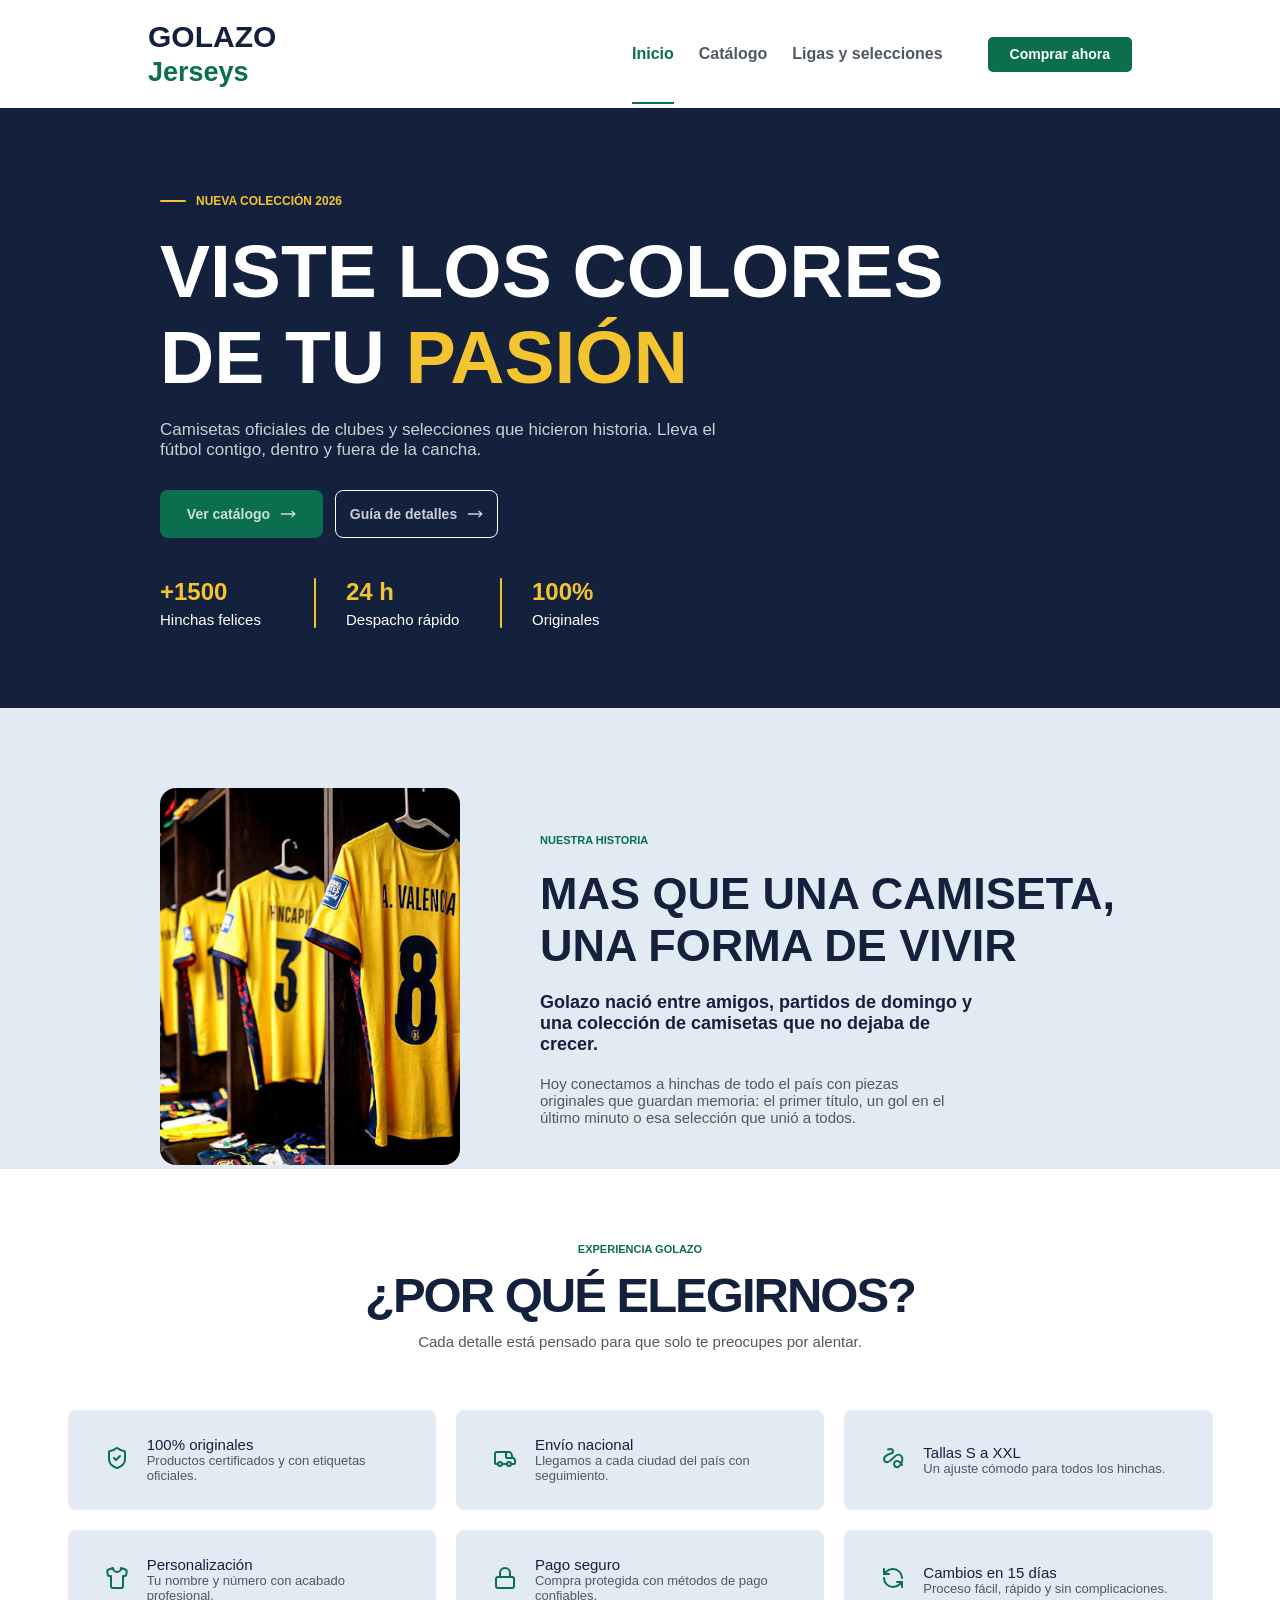
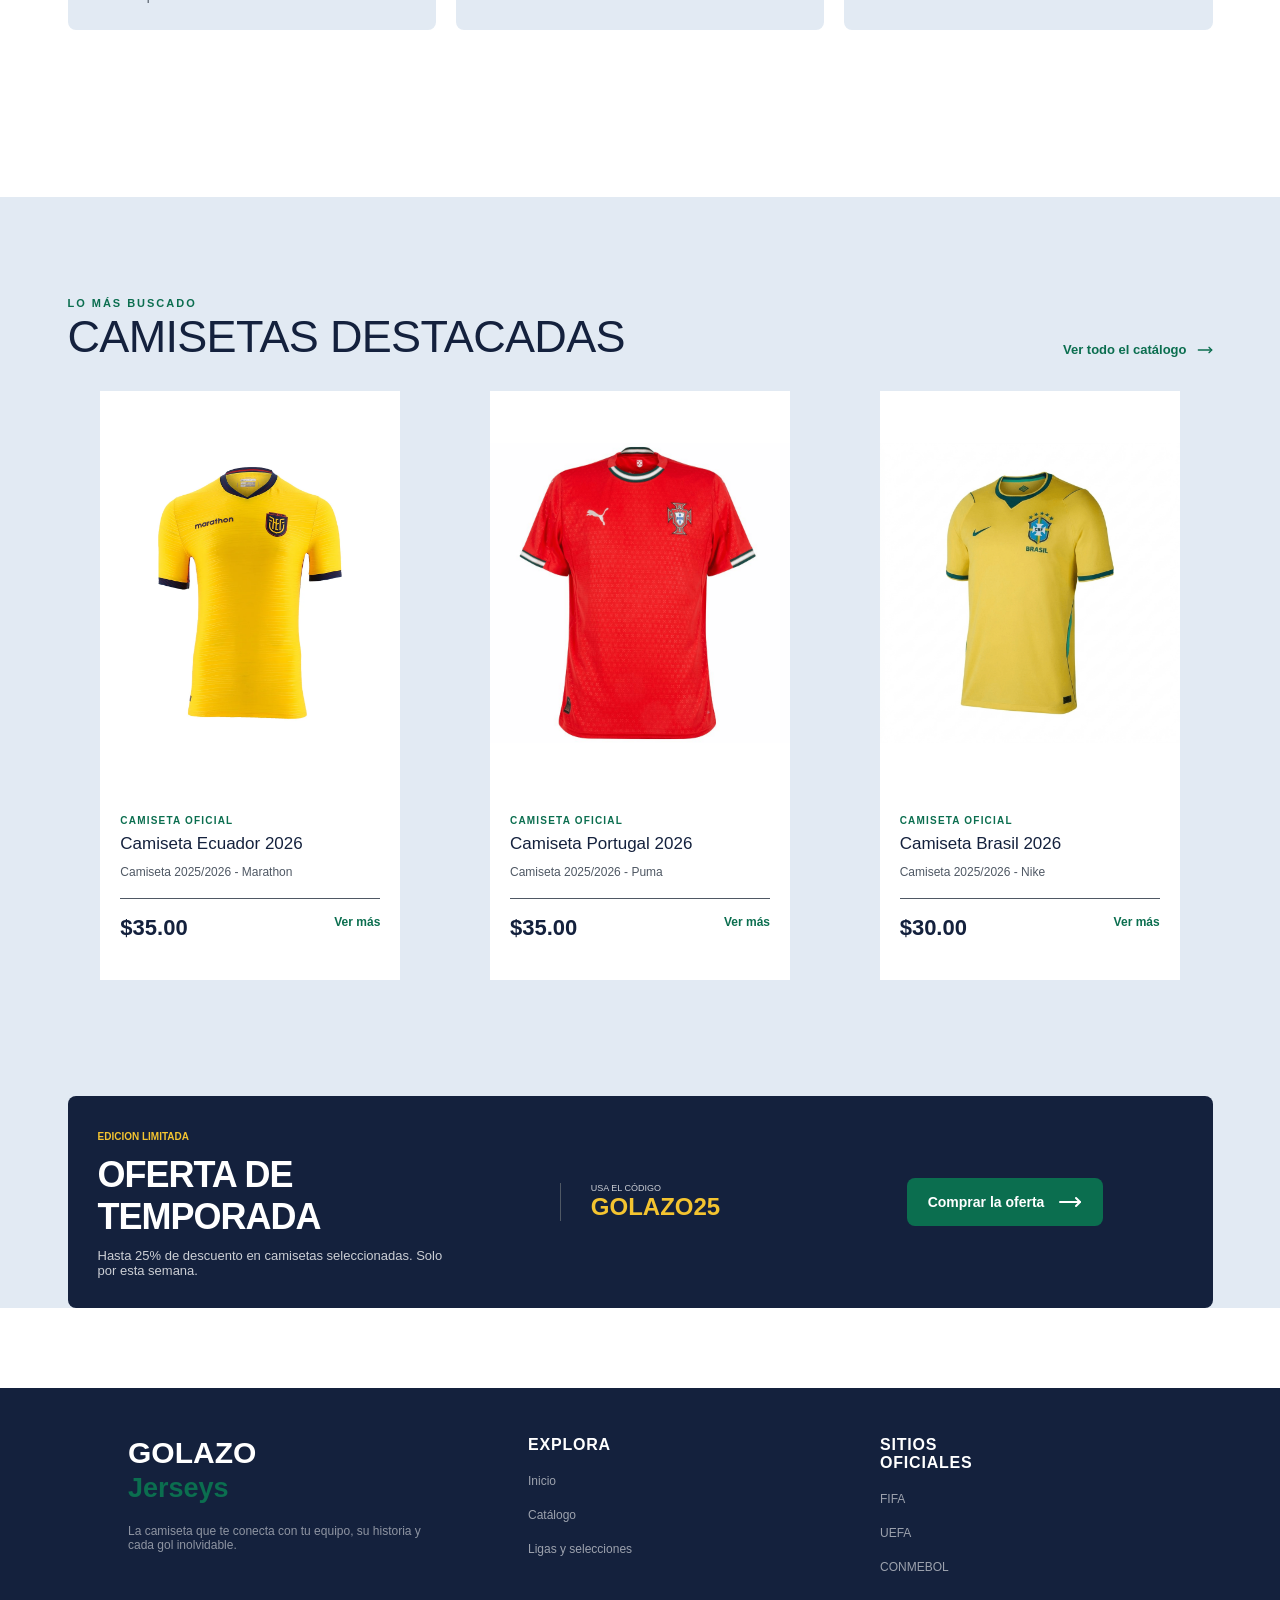
==== commit 3cdc1c4b: "Add files via upload" ====
--- a/index.html
+++ b/index.html
@@ -151,7 +151,7 @@
                 <div class="destacadasProductosGrid">
                     <article class="productoTarjeta">
                         <div class="contenedorImagen">
-                            <img src="img/Camiseta_EC.png" alt="Camiseta de Ecuador">
+                            <img src="img/camiseta_EC.png" alt="Camiseta de Ecuador">
                         </div>
                         <div class="productoTarjetaTexto">
                             <p>CAMISETA OFICIAL</p>
